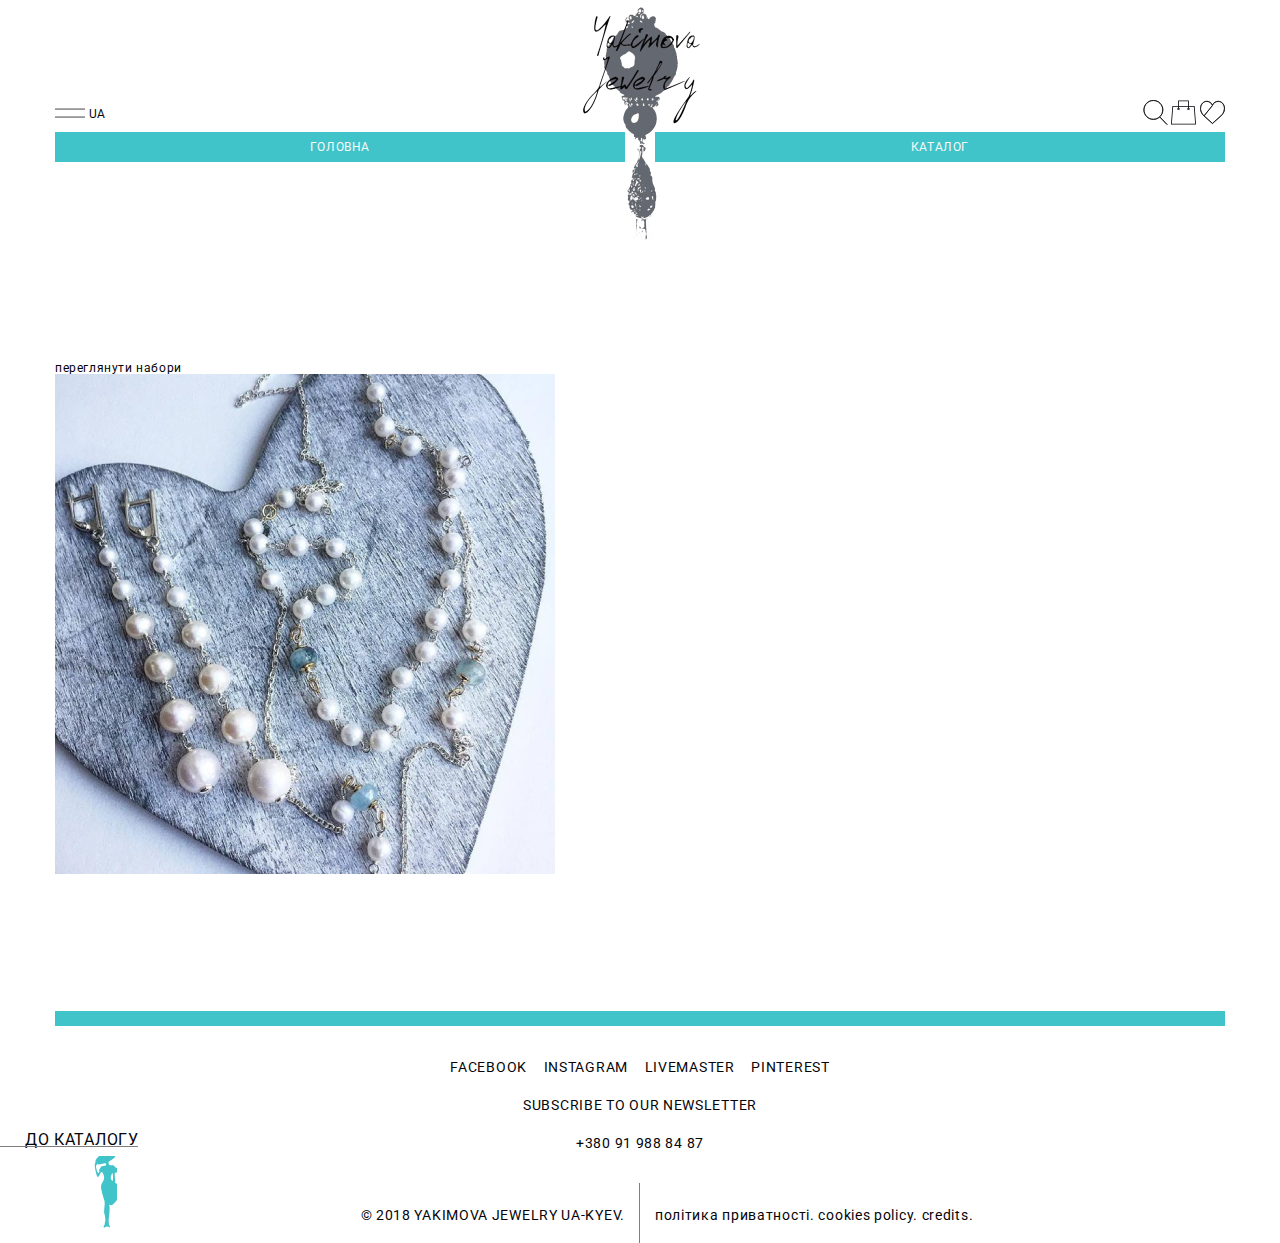
==== detail.html @ df733662 "pizda" ====
<!DOCTYPE html>
<html lang="en">

<head>
  <meta charset="UTF-8" />
  <title>Start</title>
  <meta http-equiv="X-UA-Compatible" content="IE=edge" />
  <meta name="viewport" content="width=device-width, initial-scale=1" />

  <meta name="description" content="" />
  <link rel="icon" href="favicon.ico" />
  <link rel="stylesheet" href="css/normalize.css" />
  <link rel="stylesheet" href="css/layout.css" />
  <link rel="stylesheet" href="css/style.css" />
</head>

<body>
  <header class="ba-header">
    <div class="ba-header__logo"> <a href="./index.html"> <img src="./Img/logo.png" alt="logo" /></a></div>
    <div class="ba-container">
      <div class="ba-header__full">
        <div class="ba-header__top">
          <div class="ba-header__top--left">
            <a href="" class="ba-header__burger">
              <svg width="30px" height="10px">
                <use xlink:href="#burger" />
              </svg>
            </a>
            <a href="#" class="ba-header__UA"> ua </a>
          </div>
          <div class="ba-header__top--right">
            <a href="#">
              <svg width="25px" height="25px">
                <use xlink:href="#search" />
              </svg>
            </a>
            <a href="#">
              <svg width="25" height="25">
                <use xlink:href="#bag" /></svg>
            </a>
            <a href="#">

              <svg width="25" height="25">
                <use xlink:href="#like" /></svg>

            </a>
          </div>
        </div>
        <div class="ba-header__bottom">
          <div class="ba-row">
            <div class="ba-col-6">
              <div class="ba-header__bottom--style">
                <a href="./index.html"> головна</a>
              </div>
            </div>
            <div class="ba-col-6">
              <div class="ba-header__bottom--style">
                <a href="./katalog.html"> каталог</a>
              </div>
            </div>
          </div>
        </div>
      </div>
    </div>
  </header>
  <!-- MAIN -->
  <!-- MAIN -->
  <!-- MAIN -->
  <main class="ba-main">
<div class="ba-container">
    <div class="ba-description">
        <a href="./galery.html" class="ba-description__back">переглянути набори</a>
        <div class="ba-row">
            <div class="ba-col-6 ba-description__img">
                <img src="./Img/nabor_seregky_namysto_perly.jpg" alt="nabor_seregky_namysto_perly">
            </div>

            <div class="ba-col-6"></div>

        </div>
    </div>
</div>

  </main>
  <!-- FOOTER -->
  <!-- FOOTER -->
  <!-- FOOTER -->
  <footer class="ba-footer">
    <div class="ba-container">
      <div class="ba-footer__content">
        <div class="ba-footer__socials">
          <a href="#" class="ba-footer__links">
            facebook
          </a>
          <a href="#" class="ba-footer__links">
            instagram
          </a>
          <a href="#" class="ba-footer__links">
            livemaster
          </a>
          <a href="#" class="ba-footer__links">
            pinterest
          </a>
        </div>
        <div class="ba-footer__subscribe">
          <a href="#">
            subscribe to our newsletter
          </a>
        </div>
        <a type="tel" class="ba-footer__tel">
          +380 91 988 84 87
        </a>
        <div class="ba-row">
          <div class="ba-col-6 ba-footer__copyright--left">
            © 2018 Yakimova Jewelry UA-Kyev.
            <div class="ba-footer__lady">
              <span>до каталогу</span>
              <a href="./katalog.html">
                <svg width="80" height="81" fill="none">
                  <use xlink:href="#lady" /></svg>
              </a>
            </div>
          </div>
          <div class="ba-col-6 ba-footer__copyright--right">
            <a href="#">Політика приватності.</a>
            <a href="#">Cookies Policy.</a>
            <a href="#">Credits.</a>
          </div>
        </div>
      </div>
    </div>

  </footer>


  <!-- SVG SPRITES -->
  <!-- SVG SPRITES -->
  <!-- SVG SPRITES -->
  <svg style="position:absolute; top:0; visibility:hidden; width: 0; height: 0;">
    <defs>
      <symbol id="burger" viewBox="0 0 30 10">
        <path d="M0 9.067h30M0 1.067h30" stroke="#050409" stroke-width=".75" />
      </symbol>
      <symbol id="search" viewBox="0 0 25 25">
        <path d="M17.125 16.642l-.259.26.255.265 7.013 7.294a.097.097 0 0 1-.07.164.093.093 0 0 1-.07-.03l-7.03-7.312-.242-.25-.268.222a9.491 9.491 0 0 1-6.078 2.194c-5.259 0-9.537-4.278-9.537-9.537 0-5.259 4.278-9.537 9.537-9.537 5.259 0 9.537 4.278 9.537 9.537a9.506 9.506 0 0 1-2.788 6.73zM1.033 9.912c0 5.152 4.19 9.343 9.343 9.343 5.152 0 9.343-4.19 9.343-9.343 0-5.152-4.19-9.343-9.343-9.343-5.152 0-9.343 4.19-9.343 9.343z"
          fill="#F9F9F9" stroke="#050409" stroke-width=".75" />
      </symbol>
      <symbol id="bag" viewBox="0 0 25 25">
        <g clip-path="">
          <path d="M23.247 5.91h-5.342V.821a.41.41 0 0 0-.41-.41H7.504a.41.41 0 0 0-.41.41v5.09h-5.34a.411.411 0 0 0-.41.378L.002 24.15a.408.408 0 0 0 .409.44h24.18a.407.407 0 0 0 .41-.441L23.655 6.289a.411.411 0 0 0-.41-.379zm-5.752 2.597a.375.375 0 1 1 .001.75.375.375 0 0 1 0-.75zM7.914 1.232h9.172V5.91H7.914V1.23zm-.41 7.275a.375.375 0 1 1 0 .75.375.375 0 0 1 0-.75zM.851 23.77L2.133 6.73h4.961v1.035A1.192 1.192 0 0 0 6.31 8.88a1.196 1.196 0 0 0 2.39 0c0-.513-.328-.948-.785-1.116V6.73h9.172v1.035A1.192 1.192 0 0 0 16.3 8.88a1.196 1.196 0 0 0 2.39 0c0-.513-.328-.948-.785-1.116V6.73h4.962l1.282 17.04H.851z"
            fill="#050409" />
        </g>
        <defs>
          <clipPath id="">
            <path fill="#fff" d="M0 0h25v25H0z" />
          </clipPath>
        </defs>
      </symbol>
      <symbol id="like" viewBox="0 0 25 25">
        <g clip-path="">
          <path d="M12.429 5.538l-.098-.231c-.994-2.354-3.106-3.842-5.524-3.842C3.52 1.465.955 4.208.625 7.869l-.005.037-.002.011-.001.01c.001-.013-.037.222-.03.634.009.41.062 1 .239 1.747.491 2.083 1.629 3.976 3.284 5.475l8.319-10.245zm0 0l.097-.231c.982-2.327 3.203-3.842 5.667-3.842 3.29 0 5.852 2.745 6.189 6.45M12.429 5.537L4.11 15.784l8.069 7.322.25.227.252-.224 8.21-7.325.002-.002c1.652-1.497 2.79-3.39 3.281-5.474m0 0l-.364-.086.364.086zm0 0a8.36 8.36 0 0 0 .238-1.748 4.884 4.884 0 0 0-.012-.476 2.544 2.544 0 0 0-.018-.17m0 0v-.001l-.373.046.374-.033-.001-.012zm.203-.071l.001.013.002.012c.022.135.14 1.019-.207 2.488-.5 2.12-1.656 4.05-3.347 5.584h-.001l-8.606 7.678-8.46-7.677C2.275 14.406 1.12 12.474.62 10.355.272 8.886.39 8.002.412 7.87l.002-.013.001-.013c.35-3.864 3.066-6.59 6.392-6.59 2.191 0 4.153 1.172 5.3 3.135l.32.547.326-.544c1.156-1.936 3.207-3.138 5.44-3.138 3.326 0 6.041 2.727 6.392 6.59z"
            fill="#F9F9F9" stroke="#050409" stroke-width=".75" />
        </g>
        <defs>
          <clipPath id="">
            <path fill="#fff" d="M0 0h25v25H0z" />
          </clipPath>
        </defs>
      </symbol>
      <symbol id="lady">

        <g clip-path="">
          <path d="M77.057 9.865c.182.31.357.666.639.891 2.125 1.691 4.616 2.87 7.28 2.608.289-.028 1.61-.009.978.534-1.074.922-.95.89-1.334 1.058-1.391.61-4.29 1.435-5.105 1.476-.453.023-.842.241-1.37.304-.156.019-.191.105-.224.158-.37.603-.17.301-.175 2.387 0 .049.15 3.153.432 4.584.157.792-.18 2.762.015 2.944.233.217.28.374.666.502 2.485.825 9.654 5.072 10.37 5.86.165.182.153.456.017.663-1.258 1.907-2.076 1.571-3.555 4.325-.977 1.817-2.01 1.903-2.007 3.051.002.846-.083.655-.222 1.035-.174.477-.41.928-.564 1.413-.176.551-.981.739-1.55.666-2.212-.28-1.802.136-2.417.964-.9 1.213-2.135 2.58-3.429 3.363-1.592.961-2.183.352-2.572.023-.088-.074-.15-.048-.27 0-.386.15-.336.035-.297.465.281 3.044.288.59.224 4.107 0 6.322-1.824 12.023-.325 15.934.11.289.227.656.436.888.216.24.334.242.351.603-.12.172-.2.383-.36.516-.226.188-.878-.106-1.06-.243-.333-.25-.611-.178-.861-.32-1.162-.666-1.972.225-2.187.32-.093.04-.373.2-.373.2a2.056 2.056 0 0 0-.658.27c-.082.055-.804-.17-.84-.274-.094-.272-.438-.642-.222-.875.173-.187.106-.217.333-.366.887-.581.806-1.65.984-2.585.174-.911.474-1.782.555-2.718.116-1.345-.313-5.188-1.05-7.203-.395-1.084-.084-3.79.064-5.269.671-6.713.265-6.408-.63-9.584-3.59-12.74-3.454-12.358-.578-17.642.251-.462.863-1.291.926-3.02.03-.803-.04-1.641-.3-2.395-.995-2.885-.837-2.767-1.031-2.83-.468-.155-.884-.418-1.328-.622-.08-.036-.146-.136-.236-.103-.076.027-.089.135-.136.203-.643.916-.161.013-1.063 1.956-.945 2.036-1.045 2.204-1.445 2.361-.339.134-.906.585-1.238.248-.615-.622-2.098-7.229-2.231-8.11-.183-1.211-.139-1.773-.247-2.571-.442-3.254.493-2.813.606-3.6.03-.207.003-.417-.005-.625C58.18-.888 76.183-7.5 79.087-5.324c.908.68 2.287 4.432-4.673 9.36-.887.628-2.808 1.675-2.855 2.052-.064.517-.138.918.287 1.933.23.55.25 1.149 1.296 1.245 2.663.243 3.307-.433 3.915.598zm-7.92-1.225c-.01-1.651-.708-1.298-1.224-1.303-.129-.002-5.024 1.217-6.172 1.04-1.658-.257-1.46-.394-1.364-.532.194-.282.19-.297-.055-.373-.054-.016-.09-.005-.108.046-.057.164-.164.306-.203.478-.195.846-.737 1.204-.927 1.737-.076.214-.146.805-.1.988.112.444-.017.515.107.816.296.714.412 2.027.917 3.362.164.432 1.224 2.817 1.821 1.745.057-.102.102-.208.144-.316.284-.724.53-.622.532-1.128 0-.352-.295-.273-.36-.556-.216-.941.388-.881.925-2.372.234-.651.37-.447.592-.835.531-.926.85-1.12 1.163-1.2 2.447-.625 4.402-.317 4.312-1.597zm6.485 8.794c-.085-.363-.566-.321-.671.064-.148.547-1.111 2.993-1.16 4.028-.102 2.226 1.056 2.723 1.17 2.845.117.125.551.523.927.679.21.088-.057-.233.067-2.096.095-1.429.01-4.066-.333-5.52z"
            fill="#41C3CA" />
        </g>
        <defs>
          <clipPath id="">
            <path fill="#fff" d="M0 0h80v81H0z" />
          </clipPath>
        </defs>

      </symbol>
    </defs>
  </svg>
</body>

</html>
---- css/style.css ----
@import url("https://fonts.googleapis.com/css?family=Roboto:300,400,700");
*, *:after, *:before {
  -webkit-box-sizing: border-box;
  -moz-box-sizing: border-box;
  box-sizing: border-box; }

.cf:before, .cf:after {
  content: " ";
  display: table; }

.cf:after {
  clear: both; }

.ba-container, .ba-container-center {
  margin-left: auto;
  margin-right: auto; }

img {
  max-width: 100%;
  height: auto; }

html {
  height: 100%; }

body, html {
  min-height: 100%; }

/* Text align */
.ba-text-left {
  text-align: left; }

.ba-text-right {
  text-align: right; }

.ba-text-center {
  text-align: center; }

/* Absolute centering */
.ba-relative {
  position: relative; }

.ba-absolute-center {
  display: block;
  position: absolute;
  left: 0;
  right: 0;
  top: 0;
  bottom: 0;
  margin: auto; }

/* Circle element */
.ba-circle {
  -webkit-border-radius: 50%;
  -moz-border-radius: 50%;
  border-radius: 50%; }

/* Flex grid */
.ba-row {
  display: -webkit-box;
  display: -ms-flexbox;
  display: flex;
  -ms-flex-wrap: wrap;
  flex-wrap: wrap;
  margin-left: -30px; }

.ba-row + .ba-row {
  margin-top: 30px; }

.ba-row > [class*='ba-col-'] {
  padding-left: 30px; }

.ba-row--collapse {
  margin-left: 0; }

.ba-row--collapse + .ba-row--collapse {
  margin-top: 0; }

.ba-row--collapse > [class*="ba-col-"] {
  padding-left: 0; }

.ba-col-12 {
  width: 100%; }

.ba-col-11 {
  width: 91.6666%; }

.ba-col-10 {
  width: 83.3333%; }

.ba-col-9 {
  width: 75%; }

.ba-col-8 {
  width: 66.6666%; }

.ba-col-7 {
  width: 58.33%; }

.ba-col-6 {
  width: 50%; }

.ba-col-5 {
  width: 41.66%; }

.ba-col-4 {
  width: 33.333%; }

.ba-col-3 {
  width: 25%; }

.ba-col-2 {
  width: 16.666%; }

.ba-col-1 {
  width: 8.3333%; }

/*! normalize.css v3.0.3 | MIT License | github.com/necolas/normalize.css */
/**
 * 1. Set default font family to sans-serif.
 * 2. Prevent iOS and IE text size adjust after device orientation change,
 *    without disabling user zoom.
 */
html {
  font-family: sans-serif;
  /* 1 */
  -ms-text-size-adjust: 100%;
  /* 2 */
  -webkit-text-size-adjust: 100%;
  /* 2 */ }

/**
 * Remove default margin.
 */
body {
  margin: 0; }

/* HTML5 display definitions
   ========================================================================== */
/**
 * Correct `block` display not defined for any HTML5 element in IE 8/9.
 * Correct `block` display not defined for `details` or `summary` in IE 10/11
 * and Firefox.
 * Correct `block` display not defined for `main` in IE 11.
 */
article,
aside,
details,
figcaption,
figure,
footer,
header,
hgroup,
main,
menu,
nav,
section,
summary {
  display: block; }

/**
 * 1. Correct `inline-block` display not defined in IE 8/9.
 * 2. Normalize vertical alignment of `progress` in Chrome, Firefox, and Opera.
 */
audio,
canvas,
progress,
video {
  display: inline-block;
  /* 1 */
  vertical-align: baseline;
  /* 2 */ }

/**
 * Prevent modern browsers from displaying `audio` without controls.
 * Remove excess height in iOS 5 devices.
 */
audio:not([controls]) {
  display: none;
  height: 0; }

/**
 * Address `[hidden]` styling not present in IE 8/9/10.
 * Hide the `template` element in IE 8/9/10/11, Safari, and Firefox < 22.
 */
[hidden],
template {
  display: none; }

/* Links
   ========================================================================== */
/**
 * Remove the gray background color from active links in IE 10.
 */
a {
  background-color: transparent; }

/**
 * Improve readability of focused elements when they are also in an
 * active/hover state.
 */
a:active,
a:hover {
  outline: 0; }

/* Text-level semantics
   ========================================================================== */
/**
 * Address styling not present in IE 8/9/10/11, Safari, and Chrome.
 */
abbr[title] {
  border-bottom: 1px dotted; }

/**
 * Address style set to `bolder` in Firefox 4+, Safari, and Chrome.
 */
b,
strong {
  font-weight: bold; }

/**
 * Address styling not present in Safari and Chrome.
 */
dfn {
  font-style: italic; }

/**
 * Address variable `h1` font-size and margin within `section` and `article`
 * contexts in Firefox 4+, Safari, and Chrome.
 */
h1 {
  font-size: 2em;
  margin: 0.67em 0; }

/**
 * Address styling not present in IE 8/9.
 */
mark {
  background: #ff0;
  color: #000; }

/**
 * Address inconsistent and variable font size in all browsers.
 */
small {
  font-size: 80%; }

/**
 * Prevent `sub` and `sup` affecting `line-height` in all browsers.
 */
sub,
sup {
  font-size: 75%;
  line-height: 0;
  position: relative;
  vertical-align: baseline; }

sup {
  top: -0.5em; }

sub {
  bottom: -0.25em; }

/* Embedded content
   ========================================================================== */
/**
 * Remove border when inside `a` element in IE 8/9/10.
 */
img {
  border: 0; }

/**
 * Correct overflow not hidden in IE 9/10/11.
 */
svg:not(:root) {
  overflow: hidden; }

/* Grouping content
   ========================================================================== */
/**
 * Address margin not present in IE 8/9 and Safari.
 */
figure {
  margin: 1em 40px; }

/**
 * Address differences between Firefox and other browsers.
 */
hr {
  -webkit-box-sizing: content-box;
  box-sizing: content-box;
  height: 0; }

/**
 * Contain overflow in all browsers.
 */
pre {
  overflow: auto; }

/**
 * Address odd `em`-unit font size rendering in all browsers.
 */
code,
kbd,
pre,
samp {
  font-family: monospace, monospace;
  font-size: 1em; }

/* Forms
   ========================================================================== */
/**
 * Known limitation: by default, Chrome and Safari on OS X allow very limited
 * styling of `select`, unless a `border` property is set.
 */
/**
 * 1. Correct color not being inherited.
 *    Known issue: affects color of disabled elements.
 * 2. Correct font properties not being inherited.
 * 3. Address margins set differently in Firefox 4+, Safari, and Chrome.
 */
button,
input,
optgroup,
select,
textarea {
  color: inherit;
  /* 1 */
  font: inherit;
  /* 2 */
  margin: 0;
  /* 3 */ }

/**
 * Address `overflow` set to `hidden` in IE 8/9/10/11.
 */
button {
  overflow: visible; }

/**
 * Address inconsistent `text-transform` inheritance for `button` and `select`.
 * All other form control elements do not inherit `text-transform` values.
 * Correct `button` style inheritance in Firefox, IE 8/9/10/11, and Opera.
 * Correct `select` style inheritance in Firefox.
 */
button,
select {
  text-transform: none; }

/**
 * 1. Avoid the WebKit bug in Android 4.0.* where (2) destroys native `audio`
 *    and `video` controls.
 * 2. Correct inability to style clickable `input` types in iOS.
 * 3. Improve usability and consistency of cursor style between image-type
 *    `input` and others.
 */
button,
html input[type="button"],
input[type="reset"],
input[type="submit"] {
  -webkit-appearance: button;
  /* 2 */
  cursor: pointer;
  /* 3 */ }

/**
 * Re-set default cursor for disabled elements.
 */
button[disabled],
html input[disabled] {
  cursor: default; }

/**
 * Remove inner padding and border in Firefox 4+.
 */
button::-moz-focus-inner,
input::-moz-focus-inner {
  border: 0;
  padding: 0; }

/**
 * Address Firefox 4+ setting `line-height` on `input` using `!important` in
 * the UA stylesheet.
 */
input {
  line-height: normal; }

/**
 * It's recommended that you don't attempt to style these elements.
 * Firefox's implementation doesn't respect box-sizing, padding, or width.
 *
 * 1. Address box sizing set to `content-box` in IE 8/9/10.
 * 2. Remove excess padding in IE 8/9/10.
 */
input[type="checkbox"],
input[type="radio"] {
  -webkit-box-sizing: border-box;
  box-sizing: border-box;
  /* 1 */
  padding: 0;
  /* 2 */ }

/**
 * Fix the cursor style for Chrome's increment/decrement buttons. For certain
 * `font-size` values of the `input`, it causes the cursor style of the
 * decrement button to change from `default` to `text`.
 */
input[type="number"]::-webkit-inner-spin-button,
input[type="number"]::-webkit-outer-spin-button {
  height: auto; }

/**
 * 1. Address `appearance` set to `searchfield` in Safari and Chrome.
 * 2. Address `box-sizing` set to `border-box` in Safari and Chrome.
 */
input[type="search"] {
  -webkit-appearance: textfield;
  /* 1 */
  -webkit-box-sizing: content-box;
  box-sizing: content-box;
  /* 2 */ }

/**
 * Remove inner padding and search cancel button in Safari and Chrome on OS X.
 * Safari (but not Chrome) clips the cancel button when the search input has
 * padding (and `textfield` appearance).
 */
input[type="search"]::-webkit-search-cancel-button,
input[type="search"]::-webkit-search-decoration {
  -webkit-appearance: none; }

/**
 * Define consistent border, margin, and padding.
 */
fieldset {
  border: 1px solid #c0c0c0;
  margin: 0 2px;
  padding: 0.35em 0.625em 0.75em; }

/**
 * 1. Correct `color` not being inherited in IE 8/9/10/11.
 * 2. Remove padding so people aren't caught out if they zero out fieldsets.
 */
legend {
  border: 0;
  /* 1 */
  padding: 0;
  /* 2 */ }

/**
 * Remove default vertical scrollbar in IE 8/9/10/11.
 */
textarea {
  overflow: auto; }

/**
 * Don't inherit the `font-weight` (applied by a rule above).
 * NOTE: the default cannot safely be changed in Chrome and Safari on OS X.
 */
optgroup {
  font-weight: bold; }

/* Tables
   ========================================================================== */
/**
 * Remove most spacing between table cells.
 */
table {
  border-collapse: collapse;
  border-spacing: 0; }

td,
th {
  padding: 0; }

body {
  font-family: Roboto;
  font-weight: 400;
  font-size: 12px;
  letter-spacing: 0.05em;
  line-height: 100%;
  color: #050409; }

h1,
h2,
h3,
h4,
h5,
h6,
p {
  margin: 0 0 10px; }

.ba-title-1 {
  font-size: 16px;
  text-transform: uppercase;
  font-weight: 700;
  line-height: 1.1;
  margin-bottom: 43px; }

.ba-title-2 {
  font-size: 24px;
  text-transform: uppercase;
  font-weight: 300;
  line-height: 1.1;
  margin-bottom: 10px; }

.ba-title-3 {
  font-size: 12px;
  font-weight: 700;
  line-height: 1.1; }

a {
  text-decoration: none;
  color: #050409; }
  a:hover {
    opacity: 0.5; }

svg {
  fill: currentColor; }

/* Layout */
.ba-container {
  padding-left: 20px;
  padding-right: 20px;
  max-width: 1210px; }

/* Typography */
a,
input[type="submit"],
input[type="button"],
button {
  -webkit-transition: color .3s ease-in, border-color .3s ease-in, background-color .3s ease-in, opacity .3s ease-in;
  -o-transition: color .3s ease-in, border-color .3s ease-in, background-color .3s ease-in, opacity .3s ease-in;
  transition: color .3s ease-in, border-color .3s ease-in, background-color .3s ease-in, opacity .3s ease-in; }

input[type="submit"],
input[type="button"],
button,
.ba-button {
  display: inline-block;
  margin: 60px 0 50px;
  font-size: 16px;
  text-transform: uppercase;
  font-weight: 700;
  background: #fff;
  border: 1px solid #817D7D;
  height: 45px;
  width: 225px;
  text-align: center; }
  input[type="submit"]:hover,
  input[type="button"]:hover,
  button:hover,
  .ba-button:hover {
    opacity: 0.5; }

input[type="text"],
input[type="email"],
input[type="password"],
input[type="number"],
input[type="tel"],
textarea,
select {
  -webkit-transition: color .3s ease-in, border-color .3s ease-in, background-color .3s ease-in, opacity .3s ease-in;
  -o-transition: color .3s ease-in, border-color .3s ease-in, background-color .3s ease-in, opacity .3s ease-in;
  transition: color .3s ease-in, border-color .3s ease-in, background-color .3s ease-in, opacity .3s ease-in; }

.ba-header {
  padding: 100px 0;
  position: relative; }
  .ba-header__full {
    position: relative; }
  .ba-header__logo {
    position: absolute;
    top: 0;
    left: calc(50% - 57.5px); }
    .ba-header__logo:hover {
      color: #41c3ca; }
  .ba-header__UA:hover {
    color: #41c3ca; }
  .ba-header__top {
    display: -webkit-box;
    display: -ms-flexbox;
    display: flex;
    -webkit-box-pack: justify;
    -ms-flex-pack: justify;
    justify-content: space-between;
    -webkit-box-align: center;
    -ms-flex-align: center;
    align-items: center;
    margin-bottom: 5px; }
    .ba-header__top--left {
      color: #050409;
      text-transform: uppercase; }
    .ba-header__top--right {
      color: #817D7D; }
  .ba-header__bottom {
    text-align: center; }
    .ba-header__bottom--style {
      background: #41c3ca;
      color: #F9F9F9;
      text-transform: uppercase;
      padding-top: 9px;
      padding-bottom: 9px; }
      .ba-header__bottom--style a {
        color: #F9F9F9;
        text-decoration: none; }
        .ba-header__bottom--style a:hover {
          color: #050409; }

.ba-main {
  padding: 100px 0 100px;
  position: relative; }

.ba-absolute {
  position: relative; }
  .ba-absolute__img {
    position: absolute;
    right: 0;
    bottom: -199px;
    -webkit-transform: rotate(20.58deg);
    -ms-transform: rotate(20.58deg);
    transform: rotate(20.58deg); }

.ba-description__material {
  padding: 45px 0; }

.ba-description__contact .ba-title-2 {
  margin-bottom: 45px; }

.ba-footer {
  padding: 35px 0 16px; }
  .ba-footer__content {
    text-align: center;
    text-transform: uppercase;
    font-size: 14px;
    letter-spacing: 0.05em;
    border-top: 15px solid #41c3ca;
    padding-top: 35px; }
  .ba-footer__socials {
    margin-bottom: 26px; }
  .ba-footer__links + .ba-footer__links {
    padding-left: 13px; }
  .ba-footer__subscribe {
    margin-bottom: 26px; }
  .ba-footer__tel {
    margin-bottom: 60px;
    display: block; }
  .ba-footer__copyright--left {
    text-align: right;
    position: relative; }
  .ba-footer__copyright--right {
    text-align: left;
    text-transform: lowercase;
    position: relative; }
    .ba-footer__copyright--right a::first-letter {
      text-transform: capitalize; }
    .ba-footer__copyright--right:before {
      display: block;
      content: "";
      width: 1px;
      height: 60px;
      background-color: #817D7D;
      position: absolute;
      left: 14px;
      top: -26px; }
  .ba-footer__lady {
    position: absolute;
    left: 0;
    top: -75px;
    display: -webkit-box;
    display: -ms-flexbox;
    display: flex;
    -webkit-box-orient: vertical;
    -webkit-box-direction: normal;
    -ms-flex-direction: column;
    flex-direction: column;
    -webkit-box-align: center;
    -ms-flex-align: center;
    align-items: center; }
    .ba-footer__lady span {
      font-size: 16px;
      position: relative; }
      .ba-footer__lady span::after {
        display: block;
        position: absolute;
        height: 1px;
        width: 3000px;
        overflow: hidden;
        content: "";
        background: #817D7D;
        left: -2887px; }
    .ba-footer__lady svg {
      margin-right: 10px;
      margin-top: 10px; }

.ba-katalog__reverse:nth-child(even) .ba-katalog__card {
  -webkit-box-orient: vertical;
  -webkit-box-direction: reverse;
  -ms-flex-direction: column-reverse;
  flex-direction: column-reverse; }

.ba-katalog__card {
  display: -webkit-box;
  display: -ms-flexbox;
  display: flex;
  -webkit-box-orient: vertical;
  -webkit-box-direction: normal;
  -ms-flex-direction: column;
  flex-direction: column;
  margin-bottom: 20px; }

.ba-katalog__title {
  position: relative; }
  .ba-katalog__title .ba-title-2 {
    text-align: right; }
    .ba-katalog__title .ba-title-2::before {
      display: block;
      content: "";
      background: #817D7D;
      height: 1px;
      width: 277px;
      position: absolute;
      left: 0;
      top: calc(50% - 1px); }

.ba-katalog__img {
  position: relative;
  text-transform: uppercase;
  z-index: 1; }
  .ba-katalog__img:after {
    position: absolute;
    display: block;
    content: "";
    height: 1px;
    width: 177px;
    background: fuchsia;
    z-index: 2; }

.ba-katalog__name {
  position: absolute;
  bottom: 60px;
  right: 140px;
  z-index: 2; }

.ba-katalog__link {
  position: absolute;
  bottom: 20px;
  right: 80px;
  z-index: 2; }

.ba-gallery__card {
  display: -webkit-box;
  display: -ms-flexbox;
  display: flex;
  -webkit-box-orient: vertical;
  -webkit-box-direction: normal;
  -ms-flex-direction: column;
  flex-direction: column;
  -webkit-box-align: center;
  -ms-flex-align: center;
  align-items: center;
  margin-bottom: 45px; }

.ba-gallery__img {
  margin-bottom: 5px;
  position: relative;
  z-index: 1; }
  .ba-gallery__img:hover .ba-gallery__like {
    display: block; }

.ba-gallery__like {
  display: none;
  position: absolute;
  color: #41c3ca;
  right: 15px;
  bottom: -47px; }
  .ba-gallery__like:active {
    height: 30px;
    width: 30px; }

.ba-gallery__title {
  font-size: 14px;
  text-transform: uppercase; }
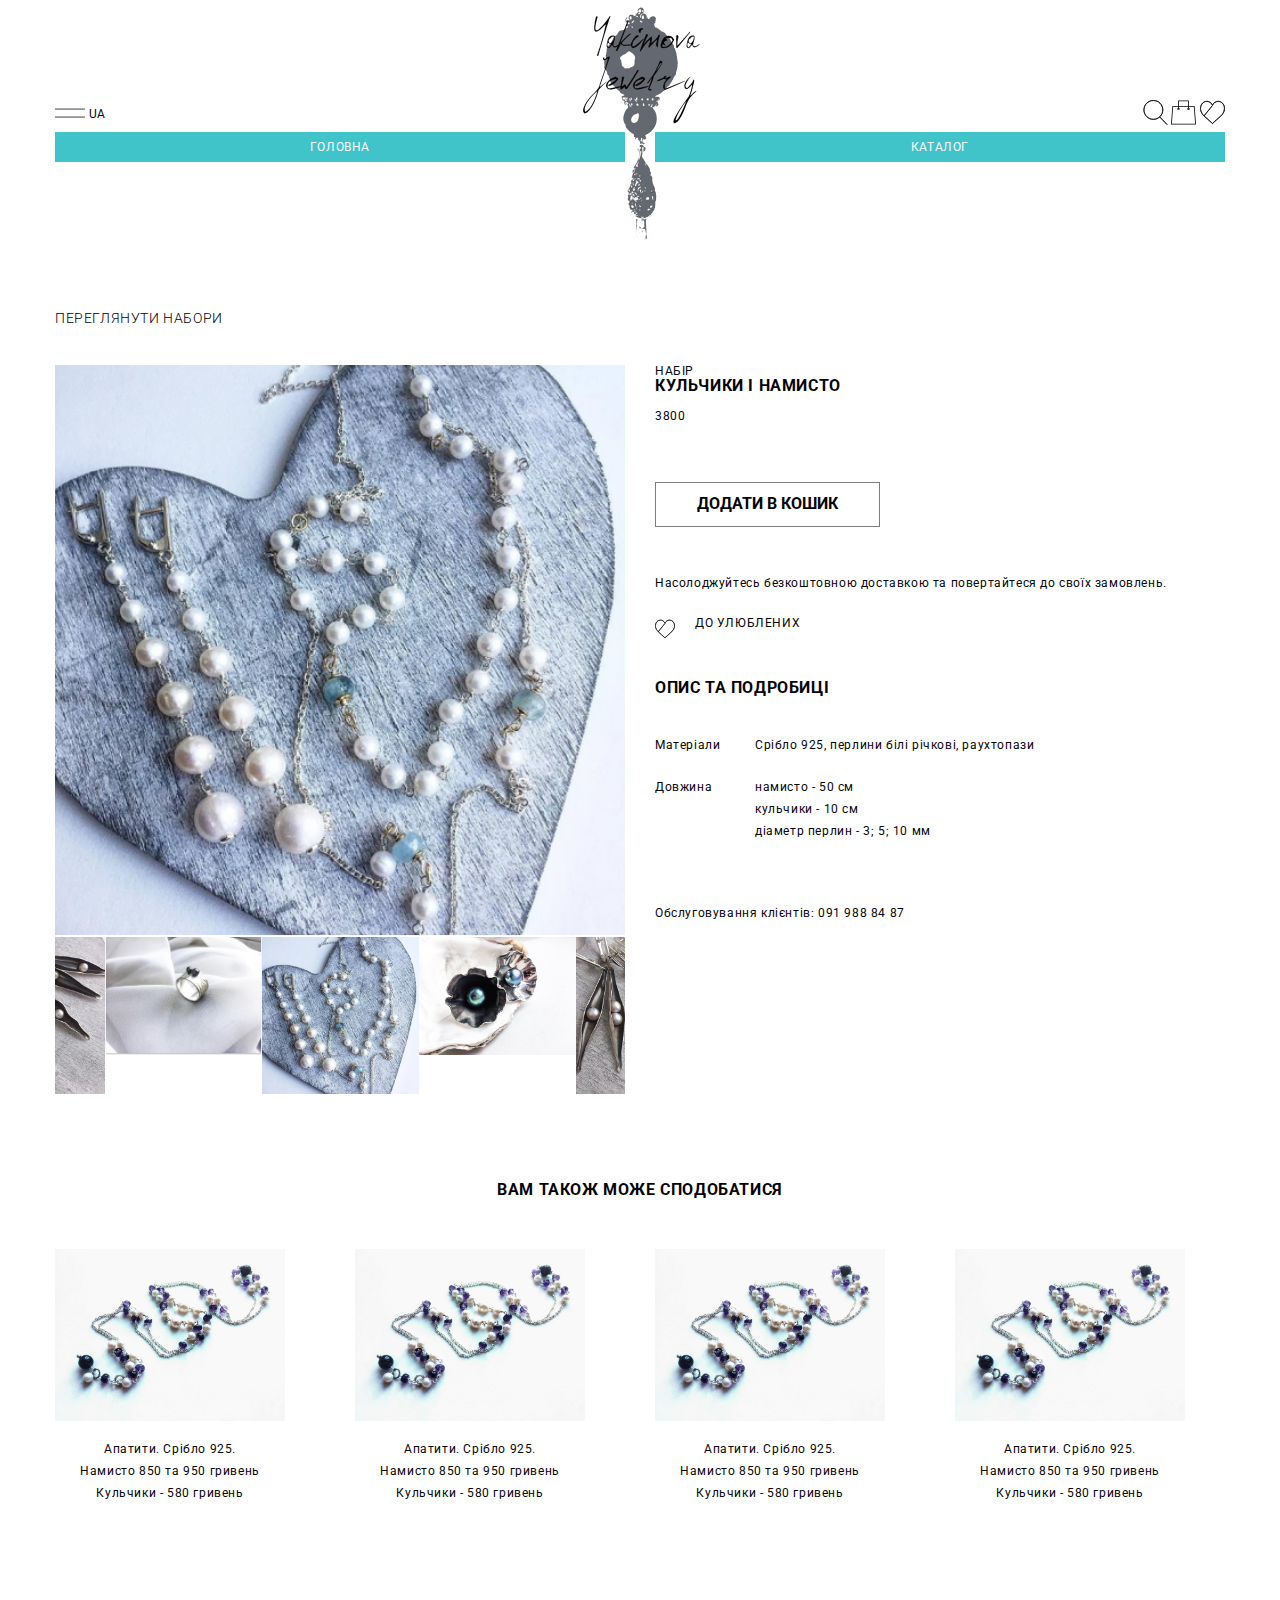
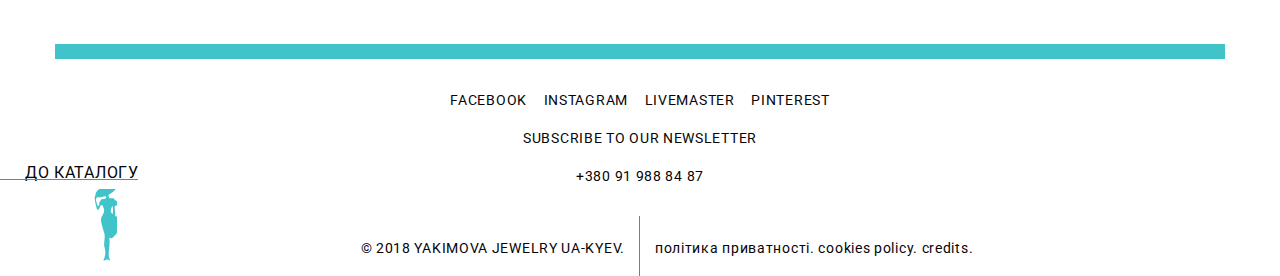
==== commit 8ab39d07: "detail" ====
--- a/detail.html
+++ b/detail.html
@@ -67,19 +67,97 @@
   <!-- MAIN -->
   <!-- MAIN -->
   <main class="ba-main">
-<div class="ba-container">
-    <div class="ba-description">
+
+
+    <section class="ba-description">
+      <div class="ba-container">
         <a href="./galery.html" class="ba-description__back">переглянути набори</a>
-        <div class="ba-row">
-            <div class="ba-col-6 ba-description__img">
-                <img src="./Img/nabor_seregky_namysto_perly.jpg" alt="nabor_seregky_namysto_perly">
-            </div>
-
-            <div class="ba-col-6"></div>
-
-        </div>
-    </div>
-</div>
+        <div class="ba-row ba-description__row">
+          <div class="ba-col-6 ba-description__img">
+            <div class="ba-description__slider--top">
+              <img src="./Img/nabor_seregky_namysto_perly.jpg" alt="nabor_seregky_namysto_perly">
+              <img src="./Img/seregky_perly.jpg" alt="nabor_seregky_namysto_perly">
+              <img src="./Img/serezhku_perly_sriblo_gorokh.jpg" alt="nabor_seregky_namysto_perly">
+              <img src="./Img/slider-namysto.jpg" alt="nabor_seregky_namysto_perly"> </div>
+            <div class="ba-description__slider--bottom">
+              <img src="./Img/nabor_seregky_namysto_perly.jpg" alt="nabor_seregky_namysto_perly">
+              <img src="./Img/seregky_perly.jpg" alt="nabor_seregky_namysto_perly">
+              <img src="./Img/serezhku_perly_sriblo_gorokh.jpg" alt="nabor_seregky_namysto_perly">
+              <img src="./Img/slider-namysto.jpg" alt="nabor_seregky_namysto_perly">
+            </div>
+          </div>
+          <div class="ba-col-6 ba-description__rigth">
+            <div class="ba-description__subtitle">набір</div>
+            <h2 class="ba-description__title  ba-title-1">кульчики і намисто</h2>
+            <div class="ba-description__price">3800</div>
+            <button class="ba-button">додати в кошик</button>
+            <p>Насолоджуйтесь безкоштовною доставкою та повертайтеся до своїх замовлень.</p>
+            <div class="ba-description__like">
+              <svg width="20px" height="20px">
+                <use xlink:href="#like" />
+              </svg>
+              <p>до улюблених</p>
+
+            </div>
+            <h2 class="ba-title-1">опис та подробиці</h2>
+            <div class="ba-row">
+              <div class="ba-col-2">Матеріали</div>
+              <div class="ba-col-10">Срібло 925, перлини білі річкові, раухтопази</div>
+            </div>
+            <div class="ba-row">
+              <div class="ba-col-2">Довжина </div>
+              <div class="ba-col-10">
+                <p>намисто - 50 см </p>
+                <p> кульчики - 10 см</p>
+                <p>діаметр перлин - 3; 5; 10 мм </p>
+              </div>
+            </div>
+            <p class="ba-description__clients">Обслуговування клієнтів: <a href="tel: 091 988 84 87 "> 091 988 84 87 </a></p>
+          </div>
+
+        </div>
+      </div>
+    </section>
+
+
+
+    <section class="ba-more">
+      <div class="ba-container">
+        <h3 class="ba-title-1">вам також може сподобатися</h3>
+        <div class="ba-more__gallery ba-row">
+          <div class="ba-col-3 ba-more__col">
+            <img src="./Img/slider-kabluchka.jpg" alt="kabluchka">
+            <p>Апатити. Срібло 925.</p>
+            <p>Намисто 850 та 950 гривень</p>
+            <p>Кульчики - 580 гривень</p>
+          </div>
+          <div class="ba-col-3 ba-more__col">
+            <img src="./Img/slider-kabluchka.jpg" alt="kabluchka">
+            <p>Апатити. Срібло 925.</p>
+            <p>Намисто 850 та 950 гривень</p>
+            <p>Кульчики - 580 гривень</p>
+          </div>
+          <div class="ba-col-3 ba-more__col">
+            <img src="./Img/slider-kabluchka.jpg" alt="kabluchka">
+            <p>Апатити. Срібло 925.</p>
+            <p>Намисто 850 та 950 гривень</p>
+            <p>Кульчики - 580 гривень</p>
+          </div>
+          <div class="ba-col-3 ba-more__col">
+            <img src="./Img/slider-kabluchka.jpg" alt="kabluchka">
+            <p>Апатити. Срібло 925.</p>
+            <p>Намисто 850 та 950 гривень</p>
+            <p>Кульчики - 580 гривень</p>
+          </div>
+        </div>
+      </div>
+
+    </section>
+
+
+
+
+
 
   </main>
   <!-- FOOTER -->
@@ -182,6 +260,9 @@
       </symbol>
     </defs>
   </svg>
+  <script src="./js/jquery-3.3.1.min.js"></script>
+  <script src="./js/slick.js"></script>
+  <script src="./js/main.js"></script>
 </body>
 
 </html>--- a/css/style.css
+++ b/css/style.css
@@ -471,6 +471,82 @@
 td,
 th {
   padding: 0; }
+
+/* Slider */
+.slick-slider {
+  position: relative;
+  display: block;
+  -webkit-box-sizing: border-box;
+  box-sizing: border-box;
+  -webkit-touch-callout: none;
+  -webkit-user-select: none;
+  -khtml-user-select: none;
+  -moz-user-select: none;
+  -ms-user-select: none;
+  user-select: none;
+  -ms-touch-action: pan-y;
+  touch-action: pan-y;
+  -webkit-tap-highlight-color: transparent; }
+
+.slick-list {
+  position: relative;
+  overflow: hidden;
+  display: block;
+  margin: 0;
+  padding: 0; }
+  .slick-list:focus {
+    outline: none; }
+  .slick-list.dragging {
+    cursor: pointer;
+    cursor: hand; }
+
+.slick-slider .slick-track,
+.slick-slider .slick-list {
+  -webkit-transform: translate3d(0, 0, 0);
+  -moz-transform: translate3d(0, 0, 0);
+  -ms-transform: translate3d(0, 0, 0);
+  -o-transform: translate3d(0, 0, 0);
+  transform: translate3d(0, 0, 0); }
+
+.slick-track {
+  position: relative;
+  left: 0;
+  top: 0;
+  display: block;
+  margin-left: auto;
+  margin-right: auto; }
+  .slick-track:before, .slick-track:after {
+    content: "";
+    display: table; }
+  .slick-track:after {
+    clear: both; }
+  .slick-loading .slick-track {
+    visibility: hidden; }
+
+.slick-slide {
+  float: left;
+  height: 100%;
+  min-height: 1px;
+  display: none; }
+  [dir="rtl"] .slick-slide {
+    float: right; }
+  .slick-slide img {
+    display: block; }
+  .slick-slide.slick-loading img {
+    display: none; }
+  .slick-slide.dragging img {
+    pointer-events: none; }
+  .slick-initialized .slick-slide {
+    display: block; }
+  .slick-loading .slick-slide {
+    visibility: hidden; }
+  .slick-vertical .slick-slide {
+    display: block;
+    height: auto;
+    border: 1px solid transparent; }
+
+.slick-arrow.slick-hidden {
+  display: none; }
 
 body {
   font-family: Roboto;
@@ -607,8 +683,13 @@
           color: #050409; }
 
 .ba-main {
-  padding: 100px 0 100px;
+  padding: 50px 0 100px;
   position: relative; }
+
+.ba-hero__slider {
+  margin: 0 auto; }
+  .ba-hero__slider img {
+    margin: 0 auto; }
 
 .ba-absolute {
   position: relative; }
@@ -780,3 +861,48 @@
 .ba-gallery__title {
   font-size: 14px;
   text-transform: uppercase; }
+
+.ba-description {
+  padding-bottom: 45px; }
+  .ba-description__back {
+    font-weight: 300;
+    text-transform: uppercase;
+    font-size: 14px; }
+  .ba-description__row {
+    padding: 40px 0; }
+  .ba-description__slider--bottom .slick-lis {
+    padding: 0; }
+  .ba-description__subtitle {
+    font-size: 12px;
+    font-weight: 400;
+    text-transform: uppercase; }
+  .ba-description__title {
+    margin-bottom: 15px; }
+  .ba-description__like {
+    margin-top: 28px;
+    margin-bottom: 40px;
+    display: -webkit-box;
+    display: -ms-flexbox;
+    display: flex;
+    -webkit-box-align: end;
+    -ms-flex-align: end;
+    align-items: flex-end;
+    -webkit-box-pack: start;
+    -ms-flex-pack: start;
+    justify-content: flex-start; }
+    .ba-description__like p {
+      text-transform: uppercase; }
+    .ba-description__like svg {
+      margin-right: 20px; }
+  .ba-description__clients {
+    margin-top: 60px; }
+
+.ba-more .ba-title-1 {
+  text-align: center;
+  margin-bottom: 50px; }
+
+.ba-more__col {
+  padding-right: 40px;
+  text-align: center; }
+  .ba-more__col img {
+    margin-bottom: 20px; }
